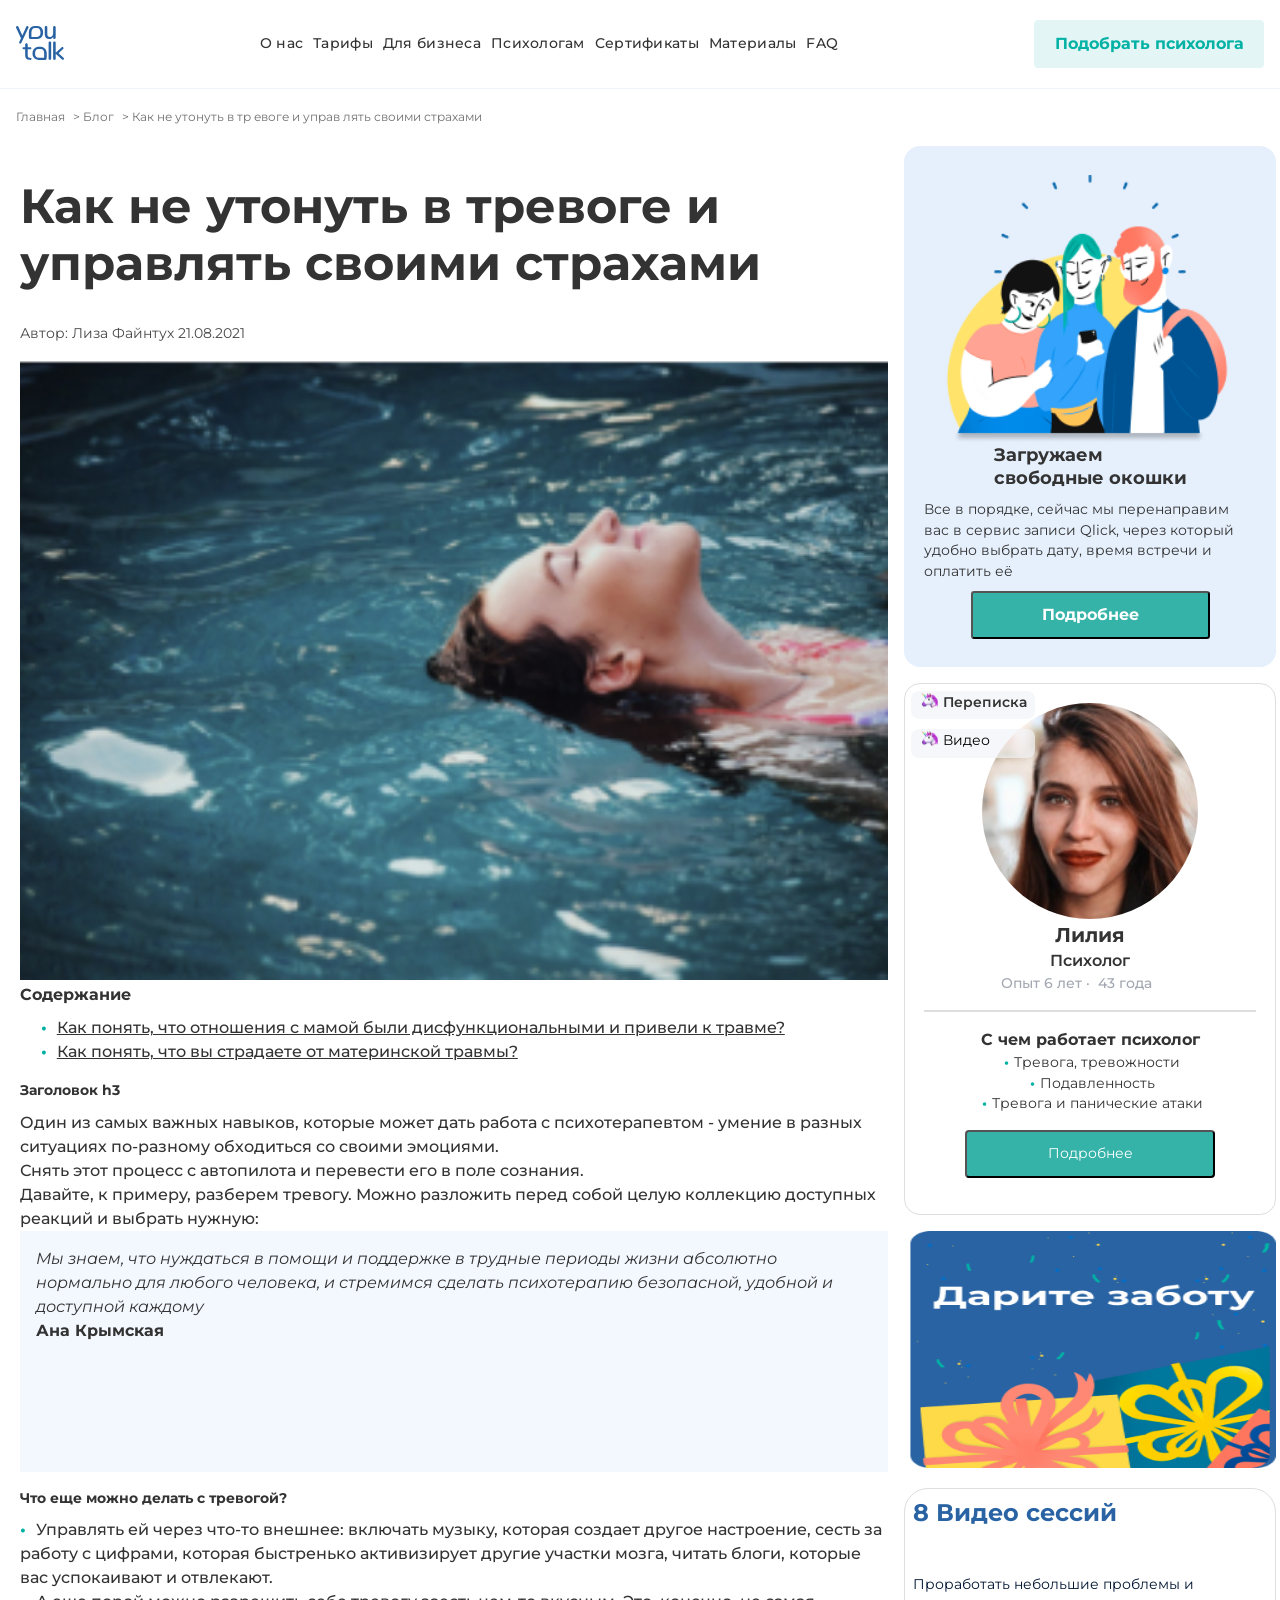
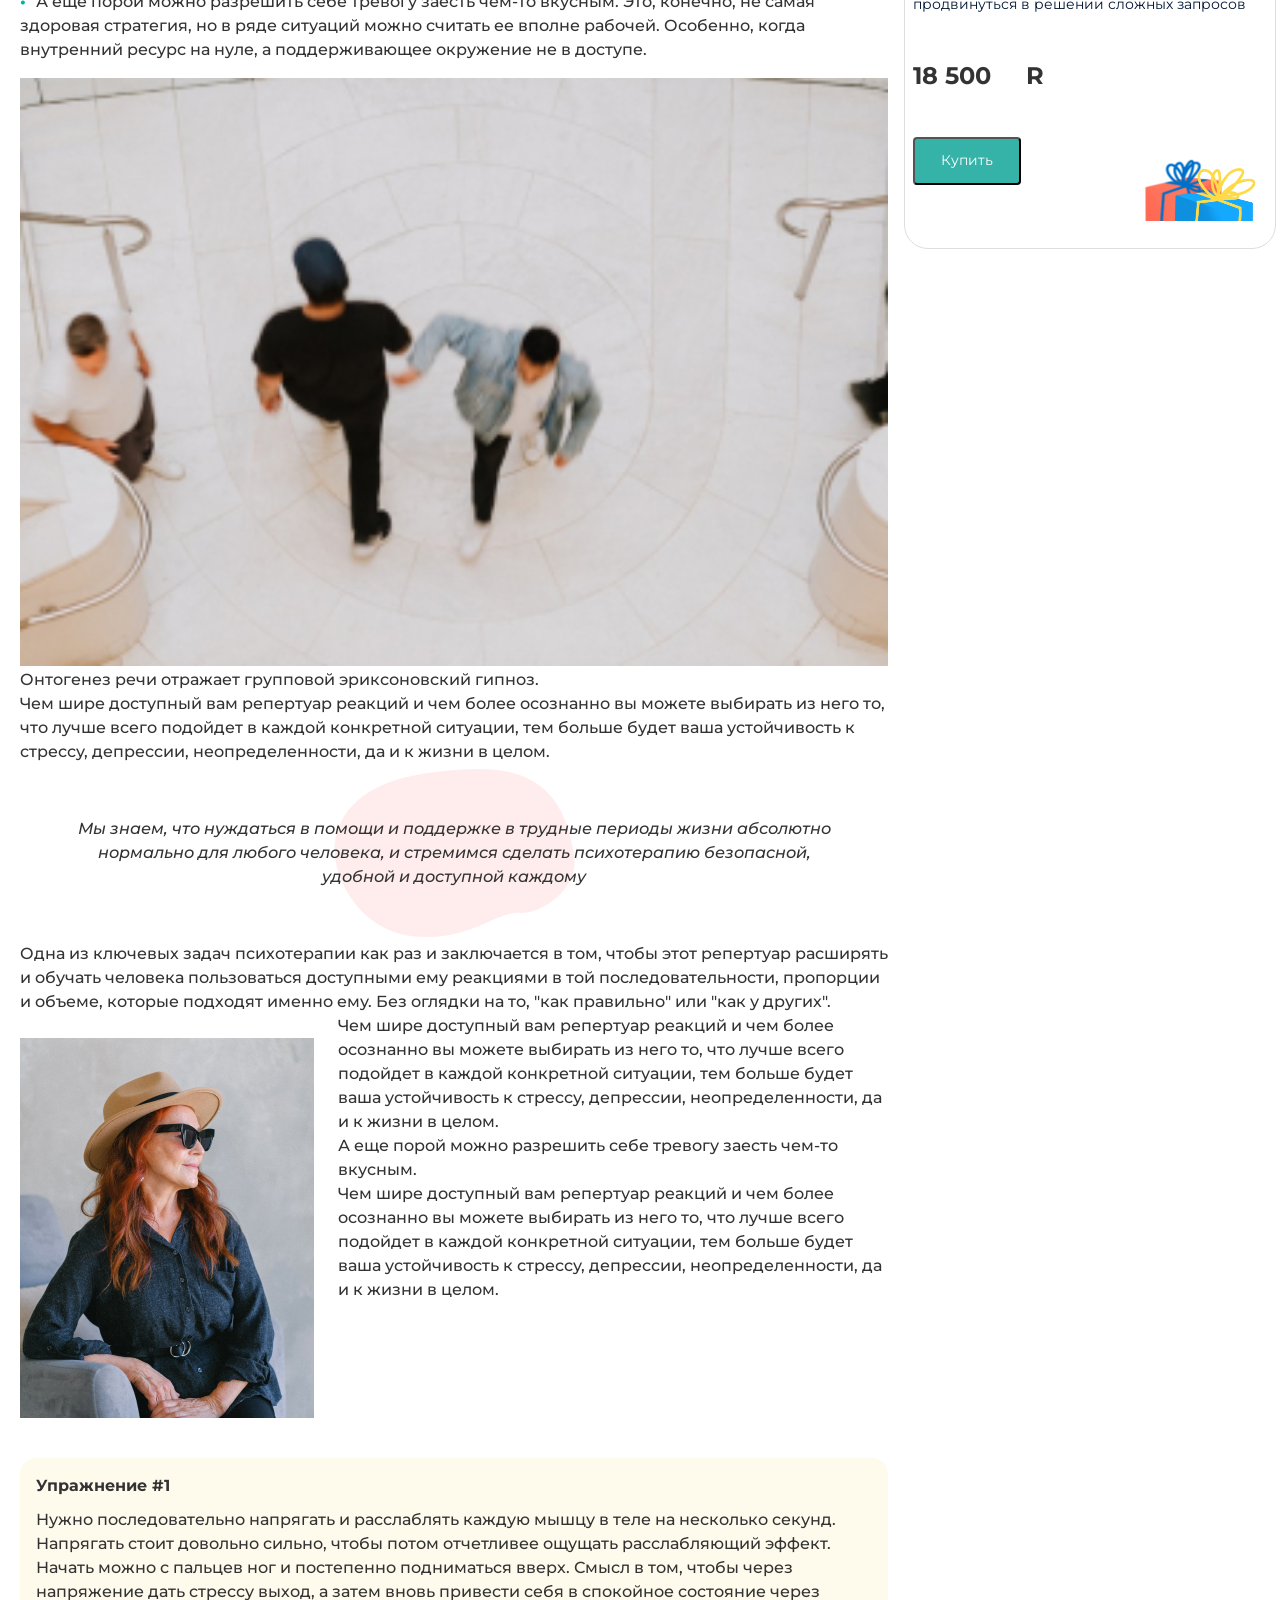
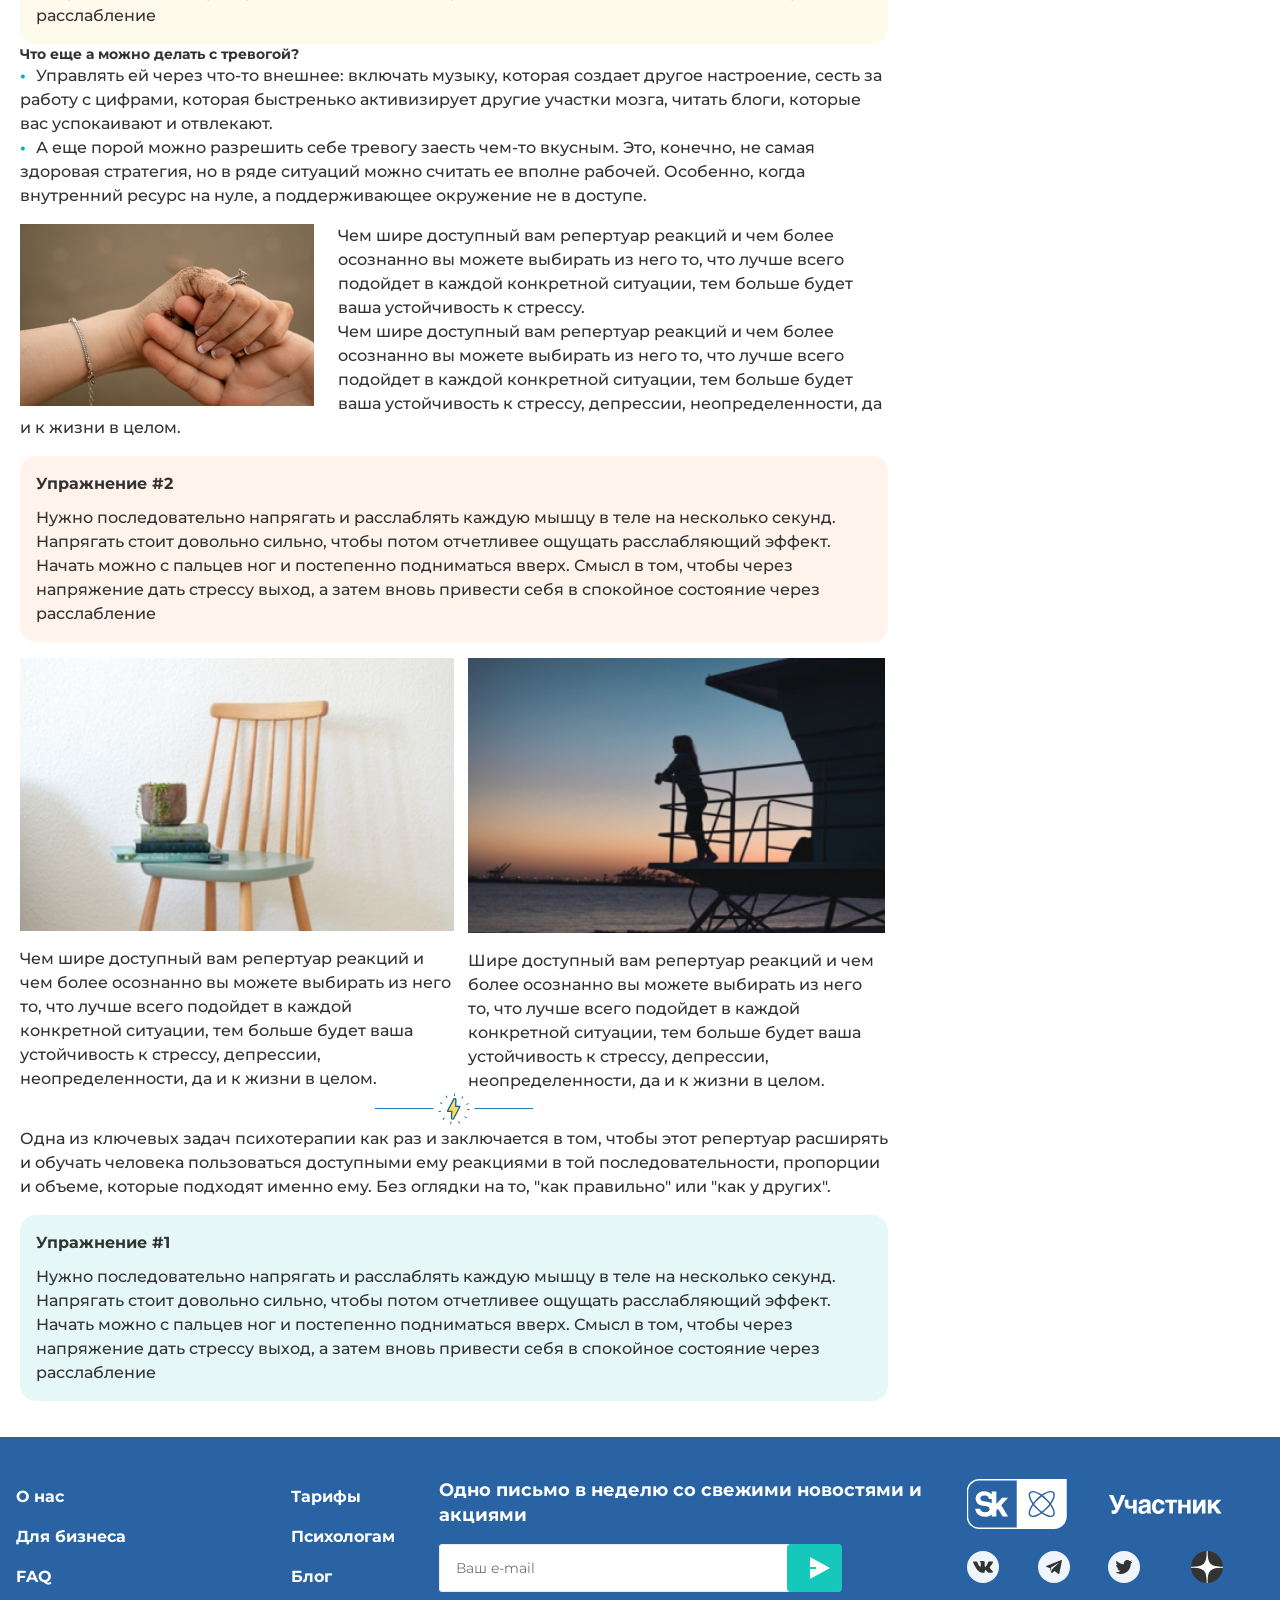
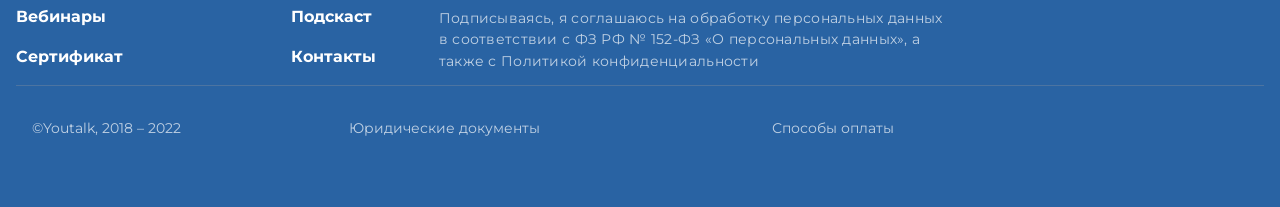
==== pages/anxiety.html @ 529569fa "first commit" ====
<!DOCTYPE html>
<html lang="ru">

<head>
  <meta charset="UTF-8">
  <meta name="viewport" content="width=device-width, initial-scale=1.0">
  <link rel="stylesheet" href="/style/style.css">
  <link rel="stylesheet" href="/style-pages/anxiety.css">
  <link rel="preconnect" href="https://fonts.googleapis.com">
  <link rel="preconnect" href="https://fonts.gstatic.com" crossorigin>
  <link href="https://fonts.googleapis.com/css2?family=Montserrat:ital,wght@0,100..900;1,100..900&display=swap"
    rel="stylesheet">
  <title>YouTalk</title>
</head>

<body>
  <header class="header">
    <a class="header__logo" href="./index.html">
      <img src="/img/svg/header-icon-house.svg" alt="Домой в YouTalk">
    </a>
    <nav class="header__nav">
      <ul>
        <li><a href="/pages/anxiety.html">О нас</a></li>
        <li><a href="/index.html">Тарифы</a></li>
        <li><a href="/pages/anxiety.html">Для бизнеса</a></li>
        <li><a href="#doctor">Психологам</a></li>
        <li><a href="#management">Сертификаты</a></li>
        <li><a href="#footer">Материалы</a></li>
        <li><a href="#footer__data">FAQ</a></li>
      </ul>
    </nav>
    <button class="header__button">Подобрать психолога</button>
    <button class="header__burger">
      <img class="header__burger-icon" src="/img/svg/header-icon-nav.svg" alt="Разверни навигацию">
    </button>
  </header>
  <!-- хлебные крошки -->
  <nav class="crumbs">
    <ul class="crumbs__nav">
      <li><a href="./index.html">Главная</a></li>
      <li><a href="/pages/anxiety.html">&gt; Блог</a></li>
      <li><a href="/pages/anxiety.html">&gt; Как не утонуть в тр <span class="crumbs__nav-briefly">евоге и управ <span
              class="crumbs__nav-lonu">лять своими страхами</span></span></a></li>
    </ul>
  </nav>

  <main class="anxiety">
    <section class="fear">
      <h1>Как не утонуть в тревоге и управлять своими страхами</h1>
      <div class="fear__title">
        <div class="fear__publication">
          <span class="fear__autors">Автор:</span>
          <span class="fear__autor">Лиза Файнтух</span>
          <span class="fear__data">21.08.2021</span>
        </div>
        <img class="fear__wide" src="/img/jpg/title4.jpg" alt="Плавание в бассейне">
        <span class="fear__cont">Содержание</span>
        <ul class="fear__content points">
          <li>Как понять, что отношения с мамой были дисфункциональными и привели к травме?</li>
          <li>Как понять, что вы страдаете от материнской травмы?</li>
        </ul>
        <h3>Заголовок h3</h3>
        <p>Один из самых важных навыков, которые может дать работа с психотерапевтом - умение в разных ситуациях
          по-разному обходиться со своими эмоциями.</p>
        <p>Снять этот процесс с автопилота и перевести его в поле сознания.</p>
        <p>Давайте, к примеру, разберем тревогу. Можно разложить перед собой целую коллекцию доступных реакций и
          выбрать нужную:</p>
      </div>
    </section>
    <section class="advices">
      <p>Мы знаем, что нуждаться в помощи и поддержке в трудные периоды жизни абсолютно нормально для любого человека, и
        стремимся сделать психотерапию безопасной, удобной и доступной каждому</p>
      <span>Ана Крымская</span>
    </section>
    <section class="management">
      <h3>Что еще можно делать с тревогой?</h3>
      <ul class="management__content points">
        <li>Управлять ей через что-то внешнее: включать музыку, которая создает другое настроение, сесть за работу с
          цифрами, которая быстренько активизирует другие участки мозга, читать блоги, которые вас успокаивают и
          отвлекают.</li>
        <li>А еще порой можно разрешить себе тревогу заесть чем-то вкусным. Это, конечно, не самая здоровая стратегия,
          но в ряде ситуаций можно считать ее вполне рабочей. Особенно, когда внутренний ресурс на нуле, а
          поддерживающее окружение не в доступе.</li>
      </ul>
      <img class="management__garb" src="/img/jpg/garbage.jpg" alt="В карман">
      <p class="management__t">Онтогенез речи отражает групповой эриксоновский гипноз. </p>
      <p>Чем шире доступный вам репертуар реакций и чем более осознанно вы можете выбирать из него то, что лучше всего
        подойдет в каждой конкретной ситуации, тем больше будет ваша устойчивость к стрессу, депрессии,
        неопределенности, да и к жизни в целом.</p>
      <div class="management__advice">
        <p>Мы знаем, что нуждаться в помощи и поддержке в трудные периоды жизни абсолютно нормально для любого человека,
          и стремимся сделать психотерапию безопасной, удобной и доступной каждому</p>
      </div>
      <p>Одна из ключевых задач психотерапии как раз и заключается в том, чтобы этот репертуар расширять и обучать
        человека пользоваться доступными ему реакциями в той последовательности, пропорции и объеме, которые подходят
        именно ему. Без оглядки на то, "как правильно" или "как у других".</p>
      <img class="management__levo" src="/img/jpg/dama.jpg" alt="Леди Баг">
      <p>Чем шире доступный вам репертуар реакций и чем более осознанно вы можете выбирать из него то, что лучше всего
        подойдет в каждой конкретной ситуации, тем больше будет ваша устойчивость к стрессу, депрессии,
        неопределенности, да и к жизни в целом.</p>
      <p>А еще порой можно разрешить себе тревогу заесть чем-то вкусным. </p>
      <p>Чем шире доступный вам репертуар реакций и чем более осознанно вы можете выбирать из него то, что лучше всего
        подойдет в каждой конкретной ситуации, тем больше будет ваша устойчивость к стрессу, депрессии,
        неопределенности, да и к жизни в целом.</p>
    </section>
    <section class="exercise-one">
      <h4>Упражнение #1</h4>
      <p>Нужно последовательно напрягать и расслаблять каждую мышцу в теле на несколько секунд. Напрягать стоит довольно
        сильно, чтобы потом отчетливее ощущать расслабляющий эффект. Начать можно с пальцев ног и постепенно подниматься
        вверх. Смысл в том, чтобы через напряжение дать стрессу выход, а затем вновь привести себя в спокойное состояние
        через расслабление</p>
    </section>
    <section class="benefit">
      <h3>Что еще а можно делать с тревогой?</h3>
      <ul class="benefit__content points">
        <li>Управлять ей через что-то внешнее: включать музыку, которая создает другое настроение, сесть за работу с
          цифрами, которая быстренько активизирует другие участки мозга, читать блоги, которые вас успокаивают и
          отвлекают.</li>
        <li>А еще порой можно разрешить себе тревогу заесть чем-то вкусным. Это, конечно, не самая здоровая стратегия,
          но в ряде ситуаций можно считать ее вполне рабочей. Особенно, когда внутренний ресурс на нуле, а
          поддерживающее окружение не в доступе.</li>
      </ul>
      <img class="benefit__han" src="/img/jpg/hands.jpg" alt="Какова красота">
      <p>Чем шире доступный вам репертуар реакций и чем более осознанно вы можете выбирать из него то, что лучше всего
        подойдет в каждой конкретной ситуации, тем больше будет ваша устойчивость к стрессу.</p>
      <p>Чем шире доступный вам репертуар реакций и чем более осознанно вы можете выбирать из него то, что лучше всего
        подойдет в каждой конкретной ситуации, тем больше будет ваша устойчивость к стрессу, депрессии,
        неопределенности, да и к жизни в целом.</p>
    </section>
    <section class="exercise-two">
      <h4>Упражнение #2</h4>
      <p>Нужно последовательно напрягать и расслаблять каждую мышцу в теле на несколько секунд. Напрягать стоит
        довольно сильно, чтобы потом отчетливее ощущать расслабляющий эффект. Начать можно с пальцев ног и постепенно
        подниматься вверх. Смысл в том, чтобы через напряжение дать стрессу выход, а затем вновь привести себя в
        спокойное состояние через расслабление</p>
    </section>
    <section class="doctor">
      <div class="doctor__poza-cha">
        <img class="doctor__cha" src="/img/jpg/chair.jpg" alt="стул великана">
        <p class="doctor__poz">Чем шире доступный вам репертуар реакций и чем более осознанно вы можете выбирать из него
          то, что лучше всего
          подойдет в каждой конкретной ситуации, тем больше будет ваша устойчивость к стрессу, депрессии,
          неопределенности, да и к жизни в целом.</p>
      </div>
      <div class="doctor__poza-sunse">
        <img class="doctor__sunse" src="/img/jpg/sunset.jpg" alt="Закат">
        <p>Шире доступный вам репертуар реакций и чем более осознанно вы можете выбирать из него то, что лучше всего
          подойдет в каждой конкретной ситуации, тем больше будет ваша устойчивость к стрессу, депрессии,
          неопределенности, да и к жизни в целом.</p>
      </div>
      <img class="doctor__img-line" src="/img/svg/stripe.svg" alt="ррррр">
      <p>Одна из ключевых задач психотерапии как раз и заключается в том, чтобы этот репертуар расширять и обучать
        человека пользоваться доступными ему реакциями в той последовательности, пропорции и объеме, которые подходят
        именно ему. Без оглядки на то, "как правильно" или "как у других".</p>
    </section>

    <section class="exercise-ones oneblu">
      <h4>Упражнение #1</h4>
      <p>Нужно последовательно напрягать и расслаблять каждую мышцу в теле на несколько секунд. Напрягать стоит довольно
        сильно, чтобы потом отчетливее ощущать расслабляющий эффект. Начать можно с пальцев ног и постепенно подниматься
        вверх. Смысл в том, чтобы через напряжение дать стрессу выход, а затем вновь привести себя в спокойное состояние
        через расслабление</p>
    </section>
    <section class="together">
      <img class="together__te" src="/img/png/test2.png" alt="Вместе">
      <h3>Загружаем <br> свободные окошки</h3>
      <p>Все в порядке, сейчас мы перенаправим вас в сервис записи Qlick, через который удобно выбрать дату, время
        встречи и оплатить её</p>
      <button class="together__detail btn">Подробнее</button>
    </section>
    <section class="card">
      <div class="card-vrap">
        <div class="card__unic">
          <div class="card__laic">
            <img class="card__imgtop" src="/img/svg/unicorn.svg" alt="Переписка">
            <span class="card__sptop">Переписка</span>
          </div>
          <div class="card__laic">
            <img class="card__imgdot" src="/img/svg/unicorn.svg" alt="Видео">
            <span class="card__spdot">Видео</span>
          </div>
        </div>
        <div class="card-vrap__lilia">
          <img class="card-vrap__krug" src="/img/jpg/meri.jpg" alt="Психолог Лилия">
        </div>
        <span class="card-vrap__name">Лилия</span>
        <span class="card-vrap__profession">Психолог</span>
        <span class="card-vrap__experience">Опыт 6 лет &middot;</span>
        <span class="card-vrap__age">43 года </span>
      </div>
      <div class="card__line"></div>
      <h4>С чем работает психолог</h4>
      <ul class="card__content points">
        <li>Тревога, тревожности</li>
        <li>Подавленность</li>
        <li>Тревога и панические атаки</li>
      </ul>
      <button class="card__detail btn">Подробнее</button>
    </section>
    <img class="praise" src="/img/jpg/care.jpg" alt="забота">
    <section class="proposal">
      <h4>8 Видео сессий</h4>
      <p>Проработать небольшие проблемы и продвинуться в решении сложных запросов</p>
      <span class="proposal__mani col">18&nbsp;500</span>
      <span class="proposal__rub col">R</span>
      <button class="proposal__detail btn">Купить</button>
      <img src="/img/svg/подарок.svg" alt="Подарок">
    </section>
  </main>

  <footer class="footer">
    <!-- <div class="footer__section"> -->
    <ul class="footer__section-nav">
      <li><a href="#">О нас</a></li>
      <li><a href="#">Тарифы</a></li>
      <li><a href="#">Для бизнеса</a></li>
      <li><a href="#">Психологам</a></li>
      <li><a href="#">FAQ</a></li>
      <li><a href="#">Блог</a></li>
      <li><a href="#">Вебинары</a></li>
      <li><a href="#">Подскаст</a></li>
      <li><a href="#">Сертификат</a></li>
      <li><a href="#">Контакты</a></li>
    </ul>
    <!-- <div class="footer__section-form"> -->
    <p class="footer__form-title">Одно письмо в неделю со свежими новостями и акциями</p>
    <div class="footer__sear">
      <input class="footer__em" type="email" name="email" placeholder="Ваш e-mail" />
      <button class="footer__vector">
        <svg class="footer__vector-bt" width="55" height="48" viewBox="0 0 55 48" fill="none"
          xmlns="http://www.w3.org/2000/svg">
          <rect width="55" height="48" rx="4" fill="#16C8BB" />
          <path
            d="M23 25.0001H29V23.0001H23V13.8461C23 13.7592 23.0227 13.6738 23.0657 13.5984C23.1088 13.5229 23.1708 13.46 23.2456 13.4158C23.3204 13.3716 23.4054 13.3476 23.4923 13.3463C23.5791 13.3449 23.6649 13.3662 23.741 13.4081L42.203 23.5621C42.2814 23.6053 42.3468 23.6687 42.3923 23.7457C42.4378 23.8228 42.4618 23.9106 42.4618 24.0001C42.4618 24.0896 42.4378 24.1774 42.3923 24.2545C42.3468 24.3315 42.2814 24.3949 42.203 24.4381L23.741 34.5921C23.6649 34.634 23.5791 34.6553 23.4923 34.654C23.4054 34.6526 23.3204 34.6287 23.2456 34.5844C23.1708 34.5402 23.1088 34.4773 23.0657 34.4018C23.0227 34.3264 23 34.241 23 34.1541V25.0001Z"
            fill="white" />
        </svg>
      </button>
    </div>
    <p class="footer__form-agreement">Подписываясь, я соглашаюсь на обработку персональных данных в соответствии с
      ФЗ РФ № 152-ФЗ «О персональных
      данных», а также с Политикой конфиденциальности</p>
    <div class="footer__participant">
      <img class="footer__icon-sk" src="/img/svg/sk.svg" alt="skillfactori">
      <img class="footer__icon-part" src="/img/svg/part.svg" alt="участник">
      <img class="footer__icon-w" src="/img/svg/w.svg" alt="wk">
      <img class="footer__icon-tel" src="/img/svg/tel.svg" alt="tel">
      <img class="footer__icon-tvit" src="/img/svg/tvit.svg" alt="tvit">
      <img class="footer__icon-dz" src="/img/svg/dz.svg" alt="dzen">
    </div>
    <div class="footer__line"></div>
    <span class="footer__data">©Youtalk, 2018 – 2022</span>
    <span class="footer__doc">Юридические документы</span>
    <span class="footer__mani">Способы оплаты</span>
  </footer>



  <!-- <section class="content">
    <div class="content__block">
      <div class="content__block-inner">
        <div class="content__block-element"></div>
        <div class="content__block-element"></div>
      </div>
    </div>
    <div class="content__block">
      <div class="content__block-inner"></div>
    </div>
    <div class="content__block"></div>
  </section> -->

  <!-- <section class="content">
    <div class="content__block">
      <div class="content__block-inner">
        <div class="content__block-element"></div>
        <div class="content__block-element"></div>
      </div>
    </div>
    <div class="content__block">
      <div class="content__block-inner"></div>
    </div>
    <div class="content__block"></div>
  </section> -->


</body>

</html>
---- style/style.css ----
/* обнуление стилей */
@import '/style/reset.css';
@import '/style/normalize.css';
*{
  box-sizing: border-box;
}
body {
  font-family: "Montserrat";
}

/* 1rem = 16px */

/* header */
.header {
  margin: 0 auto 1.2rem auto;
  padding: 0 1rem;
  /* min-width: 288px; */
  height: 100%;
  border-bottom: 1px solid #EFF5FB;
  display: flex;
  justify-content: space-between;
  align-items: center;
}
/* прячим навигацию и кнопку Подобрать психолога*/
.header__nav,
.header__button {
  display: none;
}
/* кнопка картинка бургера */
.header__burger {
  cursor: pointer;
  background-color: transparent;
  border: none;
}


/* хлебные крошки */
.crumbs {
  padding: 0 1rem;
  /* padding-top: 24px; */
  margin: 0 auto;
  /* width: 288px; */
}
.crumbs__nav {
  display: inline-flex;
  align-items: center;
}
.crumbs__nav li {
  margin-right: 8px;
}
.crumbs__nav li a {
  font-weight: 400;
  font-size: 12px;
  line-height: 150%;
  text-align: center;
  color: rgba(51, 51, 51, 0.7);
  text-decoration: none;
}
.crumbs__nav li a:hover {
  color: #0ecec1;
}


/* навигация с перемоткой */
.scrol {
  padding: 0 1rem;
  margin: 0 auto 1.4rem auto;
  /* width: 288px; */
}
.scrol__title { /* заголовок блок */
  font-weight: 700;
  font-size: 1.4rem;
  line-height: 133%;
  color: #333;
}
.scrol__nav { /* ul */
  display: flex; /* элементв в ряд */
  overflow-x: auto; /*  */
  scrollbar-width: none; /* убираем скролл */
}
.scrol__icon { /* ссылка, в ней картинка смайлик */
  display: flex;
  align-items: center; /* выравниваем элементы между собой по высоте */
  justify-content: space-around; /* свободное пространство делится поровну между элементами*/
  gap: .3rem; /* отступ между элементами */
}
.scrol__nav li {
  padding: .4rem .6rem;
  margin-right: .6rem;
  border: .1rem solid #c1c5cd;
  border-radius: 1.3rem;
  white-space: nowrap; /* не переносить контент в нутри блока */
}
.scrol__nav li:hover { /* при наведении меняем рамку и цвет у li */
  border: .2px solid #16c8bb;
  border-radius: 24px;
  background: #f9fdfd;
}
.scrol__nav li a { /* ссылка */
  font-weight: 600;
  font-size: .9rem;
  color: #333;
  text-decoration: none; /* убираем подчёркивание ссылок */
}
.scrol__nav li a:hover{
  color: #16c8bb;;
}


/* общий контейнер под все секции */
.main {
  margin: 0 auto;
  padding: 0 1rem;
  /* width: 288px; */
}
.main img { /* все картинки в контенте */
  border-radius: 1.1rem 1.1rem 0px 0px; /* бордер */
  width: 100%; /* ширина картинки под блок в котором находится */
}
.main__top { /* прячим верхний блок с контентом (для мобилок) */
  display: none;
}
.main__unic { /* ощий блок с иконками (с конём) */
  position: absolute; /* позиционируем этот блок относительно родителя */
}
.main__laic { /* блок с иконкой и span */
  margin: .6rem;
  border: .1rem solid #c1c5cd;
  border-radius: 1.4rem;
  padding: .4rem;
  background: rgba(255, 255, 255, 0.7);
  display: flex; /* делаем флексом */
  justify-content: flex-start; /* ровняем к левому краю (по умолчанию) */
  align-items: center; /* ровняем по высоте */
  gap: .3rem; /* отступ между элементами */
}
.main__unic img { /* иконка с конём */
  width: 1.3rem;
}
.main__sptop, /* span */
.main__spdot {
  font-weight: 600;
  font-size: .7rem;
  line-height: 143%;
  color: #333;
}


/* секции с контентом в нижнем контейнере main__wrap */
.main__emotion,
.main__sport,
.main__slip,
.main__pool,
.main__anger,
.main__study,
.main__anxiety,
.main__garbage {
  padding-bottom: 1rem; 
  margin-bottom: 1rem;/* отступ между блоками */
  border: 2px solid #dedede; /* бордер вокруг */
  border-radius: 1.1rem; /* скругление */
  /* display: block; */
  position: relative; /* относительно этих блоков позиционировались блоки с иконкой и span */
}
.main__top-emotion-title, /* заголовки */
.main__top-sport-title,
.main__emotion-title,
.main__sport-title,
.main__slip-title,
.main__pool-title,
.main__anger-title,
.main__study-title,
.main__anxiety-title,
.main__garbage-title {
  padding: 1rem 1rem .2rem 1rem;
  font-weight: 700;
  font-size: 1.1rem;
  line-height: 144%;
  color: #333;
}
.main__top-emotion-author, /* span автор */
.main__top-sport-author,
.main__emotion-author,
.main__sport-author,
.main__slip-author,
.main__pool-author,
.main__anger-author,
.main__study-author,
.main__anxiety-author,
.main__garbage-author {
  padding: 0 1rem .6rem 1rem;
  font-weight: 400;
  font-size: .9rem;
  line-height: 150%;
  letter-spacing: 0.02em;
  color: #494949;
}
.main__top-emotion-article, /* параграф */
.main__top-sport-article,
.main__emotion-article,
.main__sport-article,
.main__slip-article,
.main__pool-article,
.main__anger-article,
.main__study-article,
.main__anxiety-article,
.main__garbage-article {
  padding: 0 1rem .6rem 1rem;
  font-weight: 400;
  font-size: .9rem;
  line-height: 143%;
  color: #333;
}
.main__top-emotion-date, /* span с датой */
.main__top-sport-date,
.main__emotion-date,
.main__sport-date,
.main__slip-date,
.main__pool-date,
.main__anger-date,
.main__study-date,
.main__anxiety-date,
.main__garbage-date {
  padding: 0 0 0 1rem;
  font-weight: 400;
  font-size: .9rem;
  line-height: 150%;
  letter-spacing: 0.02em;
  color: #868686;
}
.main__clic { /* кнопка ЕЩЁ */
  margin: 1.5rem auto 3.3rem auto;
  /* margin: 0 0 3.5rem 4rem; */
  border-radius: .2rem;
  padding: .0rem 1rem;
  width: 11.2rem;
  height: 3rem;
  background: #35b3a9;
  font-weight: 700;
  font-size: 1rem;
  line-height: 150%;
  color: #fff;
  cursor: pointer;
  display: block;
}
.main__clic:hover {
  background: #23a89d;
}
.main__anger, /* скрываем блоки со статьями для мобилки */
.main__study,
.main__anxiety,
.main__garbage {
  display: none;
}

/* подвал */
.footer {
  margin: 0 auto; /* ровняем блок по центру */
  padding: 2rem 1rem; /* общий падинг верх-низ и лево-право */
  background-color: #2963A3;
  display: grid; /* разбиваем блок на сетку */
  grid-template-columns: repeat(12, 1fr); /* указываем 12 колонок (думаю так точнее выставить ячейки относительно друг друга) */
  row-gap: .5rem; /* расстояние между секциями сетки */
}
.footer__section-nav { /* навигация ul */
  display: grid; /* так как в списке много li, то */
  grid-template-columns: auto auto; /* делим на две колонки */
  grid-template-rows: repeat(5, auto); /* и 5 рядов */ 
  grid-column: 1/13; /* блок занимает весь верхний ряд  */
  justify-content: space-between; /* раскидали колонки по краям */
}
/*  */
.footer__section-nav a { /* ссылки */
  text-decoration: none; /* убираем подчёркивание */
  font-weight: 700;
  font-size: 1rem;
  line-height: 150%;
  color: #fff;
}
.footer__section-nav a:hover { /* при наведении на ссылку */
  color: #06a6c2;
}
.footer__form-title { /* параграф у формы  */
  grid-column: 1/13; /* занимаем весь ряд */
  font-weight: 700;
  font-size: 1.1rem;
  line-height: 144%;
  color: #fff;
}
.footer__sear{ /* блок с полем ввода и  svg */
  grid-column: 1/13; /* занимаем весь ряд */
  position: relative; /* внём позиционируем кнопку с svg */
}
.footer__em {  /* поле ввода */
  padding: 0 0 0 1rem; /* отступ текста в поле ввода */
  border: .1rem solid rgba(157, 157, 157, 0.2); /* бордер с затемнением */
  border-radius: .2rem;
  width: 100%;
  /* box-sizing: border-box; */
  height: 3rem; /* высота поля */
  font-weight: 400; /* толщина текста */
  font-size: .9rem; /* размер шрифта */
  line-height: 143%;
  color: #9d9d9d;
}
.footer__vector { /* сама кнопка с svg внутри */
  padding: 0;
  margin: 0 0 0 -3.3rem; /* подставляем к полю ввода данных */
  width: 3.3rem;
  height: 2.9rem;
  position: absolute; /* её позицианируем относительно родителя */
}
 
.footer__vector-bt{ /* svg иконка в кнопке */
  margin: -.1rem 0 0 -0.2rem; /* подставляем к полю ввода данных */
}
.footer__form-agreement { /* параграф */
  font-weight: 400;
  font-size: .9rem;
  line-height: 150%;
  letter-spacing: 0.02em;
  color: #fff;
  opacity: 0.7; /* затемнение */
  grid-column: 1/13; /* весь ряд */
}
.footer__participant { /* блок с иконками.  */
  padding: 0 0 .9rem 0;
  border-bottom: 1px solid #9D9D9D;
  display: grid; /* его самого деаем grid */
  grid-template-columns: repeat(6 1fr); /* 6 колонок с авто шириной. И расстовляем в нём иконки */
  grid-column: 1/13; /* весь ряд */
}
/* иконки ставим по местам */
.footer__icon-sk { /* Sk */
  padding-bottom: 1.1rem;
  grid-column: 1/3; /* весь ряд */
}
.footer__icon-part { /* участник */
  grid-column: 3/7;
}
.footer__icon-w { /* вк */
  grid-column: 1/2;
}
.footer__icon-tel { /* тел */
  grid-column: 2/3;
}
.footer__icon-tvit { /* твит */
  padding-right: 10px;
  grid-column: 3/4;
}
.footer__icon-dz { /* дзен */
  grid-column: 4/5;
}
.footer__data { /* span дата */
  /* padding: 0 16px 20px 16px; */
  font-weight: 400;
  font-size: .9rem;
  line-height: 143%;
  color: #fff;
  opacity: .7;
  grid-column: 1/13; /* весь ряд */
}
.footer__doc { /* span Юр док */
  /* padding: 0 16px 20px 16px; */
  font-family: var(--font-family);
  font-weight: 400;
  font-size: .9rem;
  line-height: 143%;
  color: #fff;
  opacity: .7;
  grid-column: 1/13; /* весь ряд */
}
.footer__mani { /* span способ оплаты */
  /* padding: 0 16px 37px 16px; */
  font-weight: 400;
  font-size: .9rem;
  line-height: 143%;
  color: #fff;
  opacity: 0.7;
  grid-column: 1/13; /* весь ряд */
}



/*  */
/* media запросы. Если разрешение экрана больше указанного, то выполняем запрос */

/* @media screen and (max-width: 786px){
  .scrol__nav {
    display: flex;
    flex-wrap: wrap;
    gap: 8px;
  }
  .main__wrap {
    margin: 0;
    padding: 0;
    display: grid;
    grid-template-columns: 1fr 1fr 1fr 1fr;
    column-gap: 16px;
  }


  .main__anger,
  .main__study,
  .main__anxiety,
  .main__garbage {
    display: block;
  }

  .main__emotion {
    grid-column: 1 / 5;
    grid-row: 1/2;
  }

  .main__sport {
    grid-column: 1 / 5;
    grid-row: 2/3;
  }

  .main__slip {
    grid-column: 1/3;
    grid-row: 3/4;
  }

  .main__pool {
    grid-column: 3/5;
    grid-row: 3/4;
  }

  .main__anger {
    grid-column: 1/3;
    grid-row: 4/5;

  }

  .main__study {
    grid-column: 3/5;
    grid-row: 4/5;

  }

  .main__anxiety {
    grid-column: 1/3;
    grid-row: 5/6;
  }

  .main__garbage {
    grid-column: 3/5;
    grid-row: 5/6;

  }

  .main__clic {
    grid-column: 1/5;
    grid-row: 6/7;
    justify-self: center;
  }
}
@media screen and (max-width: 415px){
  .scrol__nav {
    flex-wrap: nowrap;
  }
}

@media (max-width: 320px){
  .footer__vector { 
    display: none; 
  }
} */
/* @media screen and (max-width: 415px){
  .footer__vector { 
    display: inline-block; 
  }
} */
/* @media screen and (max-width: 768px){
  .scrol__nav {
    display: flex;
    gap: 8px;
  }
  .main__top {
    display: inline-block;
  }
} */




@media (max-width: 320px){
  .footer__vector { 
    display: none; 
  }
}
@media screen and (min-width: 414px) {

  .header,
  .crumbs,
  .scrol,
  .main,
  .footer {
    /* width: 347px; */
  }

  /* .main__clic {
    margin: 0;
    padding: 0;
    margin: 0 80px 59px 80px;
  } */
  .footer__vector { 
    display: inline-block; 
  }
}

@media screen and (min-width: 768px) {

  .header,
  .crumbs,
  .scrol,
  .main,
  .footer {
    /* width: 728px; */
  }

  .scrol__nav {
    display: flex;
    flex-wrap: wrap;
    gap: 8px;
  }


  .main__top {
    display: none;
  }

  .main__wrap {
    margin: 0;
    padding: 0;
    display: grid;
    grid-template-columns: 1fr 1fr 1fr 1fr;
    column-gap: 16px;
  }


  .main__anger,
  .main__study,
  .main__anxiety,
  .main__garbage {
    display: block;
  }

  .main__emotion {
    grid-column: 1 / 5;
    grid-row: 1/2;
  }

  .main__sport {
    grid-column: 1 / 5;
    grid-row: 2/3;
  }

  .main__slip {
    grid-column: 1/3;
    grid-row: 3/4;
  }

  .main__pool {
    grid-column: 3/5;
    grid-row: 3/4;
  }

  .main__anger {
    grid-column: 1/3;
    grid-row: 4/5;

  }

  .main__study {
    grid-column: 3/5;
    grid-row: 4/5;

  }

  .main__anxiety {
    grid-column: 1/3;
    grid-row: 5/6;
  }

  .main__garbage {
    grid-column: 3/5;
    grid-row: 5/6;

  }

  .main__clic {
    grid-column: 1/5;
    grid-row: 6/7;
    justify-self: center;
  }

  .footer__section-nav {
    /* background-color: #333; */
    /* display: grid; */
    /* grid-template-columns: auto auto; */
    margin-right: 24px;
    /* grid-column-gap: 30px; */
    grid-column: 1/6;
    grid-row: 1/4;
  }

  .footer__section-nav>li>a {
    font-weight: 700;
    font-size: 16px;
    line-height: 250%;
    color: #fff;
  }

  .footer__form-title {
    grid-column: 6/13;
  }

  .footer__sear {
    grid-column: 6/13;
  }

  .footer__form-agreement {
    grid-column: 6/13;
  }

  .footer__participant {
    display: grid;
    grid-template-columns: repeat(12 1fr);
    grid-column: 1/13;
    align-items: center;
  }

  .footer__icon-sk {
    grid-column: 1/3;
  }

  .footer__icon-part {
    padding-bottom: 1.1rem;
    grid-column: 3/5;
  }

  .footer__icon-w {
    grid-column: 1/2;
  }

  .footer__icon-tel {
    grid-column: 2/3;
  }

  .footer__icon-tvit {
    padding-right: 10px;
    grid-column: 3/4;
  }

  .footer__icon-dz {
    grid-column: 4/13;
  }

  .footer__data {
    padding: 0 16px 20px 16px;
    font-weight: 400;
    font-size: 14px;
    line-height: 143%;
    color: #fff;
    opacity: .7;
    grid-column: 1/4;
  }

  .footer__doc {
    padding: 0 16px 20px 16px;
    font-family: var(--font-family);
    font-weight: 400;
    font-size: 14px;
    line-height: 143%;
    color: #fff;
    opacity: .7;
    grid-column: 4/8;
  }

  .footer__mani {
    padding: 0 16px 37px 16px;
    font-weight: 400;
    font-size: 14px;
    line-height: 143%;
    color: #fff;
    opacity: 0.7;
    grid-column: 8/13;
  }
}

@media screen and (min-width:1024px) {

  .header,
  .crumbs,
  .scrol,
  .main,
  .footer {
    /* width: 960px; */
    /* padding: 0; */
  }

  .header__burger {
    display: none;
  }

  .header__nav {
    display: inline;
  }

  .header__nav ul {
    display: flex;
    gap: 10px;
  }

  .header__nav ul li {
    display: flex;
    justify-content: space-between;
  }

  .header__nav ul li a {
    text-decoration: none;
    font-weight: 500;
    font-size: 14px;
    line-height: 114%;
    letter-spacing: 0.02em;
    text-align: center;
    color: #333;
  }

  .header__nav ul li a:hover {
    color: #35b3a9;
  }

  .header__button {
    margin: 20px 0 20px 0;
    display: inline;
    border: 1px solid #e3f5f5;
    border-radius: 4px;
    width: 230px;
    height: 48px;
    background: #e3f5f5;
    font-weight: 700;
    font-size: 16px;
    text-align: center;
    color: #03b2a5;
    cursor: pointer;
  }


  .main__wrap {
    margin: 0;
    padding: 0;
    display: grid;
    grid-template-columns: repeat(6, 1fr);
    grid-template-rows: repeat(3, 1fr);
  }


  .main__anger,
  .main__study,
  .main__anxiety,
  .main__garbage {
    display: block;
  }

  .main__emotion {
    grid-column: 1 / 4;
    grid-row: 1/2;
  }

  .main__sport {
    grid-column: 4/7;
    grid-row: 1/2;
  }

  .main__slip {
    grid-column: 1/3;
    grid-row: 2/3;
  }

  .main__pool {
    grid-column: 3/5;
    grid-row: 2/3;
  }

  .main__anger {
    grid-column: 5/7;
    grid-row: 2/3;

  }

  .main__study {
    grid-column: 1/3;
    grid-row: 3/4;

  }

  .main__anxiety {
    grid-column: 3/5;
    grid-row: 3/4;
  }

  .main__garbage {
    grid-column: 5/7;
    grid-row: 3/4;

  }

  .main__clic {
    grid-column: 1/7;
    grid-row: 4/5;
    justify-self: center;
  }


  .footer {
    padding-top: 40px;
    column-gap: 20px;
  }

  .footer__section-nav {
    display: grid;
    grid-template-columns: auto auto;
    grid-column: 1/5;
    /* column-gap: 120px; */
  }

  .footer__section-nav>li>a {
    font-weight: 700;
    font-size: 16px;
    line-height: 250%;
    color: #fff;
  }

  .footer__form-title {
    grid-column: 5/10;
  }

  .footer__sear {
    grid-column: 5/9;
  }

  .footer__form-agreement {
    grid-column: 5/10;
  }

  .footer__participant {
    border-bottom: none;
    display: grid;
    grid-template-columns: repeat(4 1fr);
    grid-column: 10/13;
    grid-row: 1/3;
  }

  .footer__icon-sk {
    grid-column: 1/3;
  }

  .footer__icon-part {
    grid-column: 3/5;
  }

  .footer__icon-w {
    grid-column: 1/2;
  }

  .footer__icon-tel {
    grid-column: 2/3;
  }

  .footer__icon-tvit {
    padding-right: 10px;
    grid-column: 3/4;
  }

  .footer__icon-dz {
    grid-column: 4/5;
  }

  .footer__line {
    margin-bottom: 24px;
    height: 1px;
    background: #9d9d9d;
    opacity: 0.3;
    grid-column: 1/13;
    grid-row: 4/5;
  }

  .footer__data {
    padding: 0 16px 20px 16px;
    font-weight: 400;
    font-size: 14px;
    line-height: 143%;
    color: #fff;
    opacity: .7;
    grid-column: 1/4;
  }

  .footer__doc {
    padding: 0 16px 20px 16px;
    font-family: var(--font-family);
    font-weight: 400;
    font-size: 14px;
    line-height: 143%;
    color: #fff;
    opacity: .7;
    grid-column: 4/8;
  }

  .footer__mani {
    padding: 0 16px 37px 16px;
    font-weight: 400;
    font-size: 14px;
    line-height: 143%;
    color: #fff;
    opacity: 0.7;
    grid-column: 8/13;
  }
}

@media screen and (min-width:1440px) {
    .header,
    .crumbs,
    .scrol,
    .main,
    .footer {
      padding: 40px 120px 0 120px
      /* width: 1200px; */
    }
    .main__wrap{
      padding: 40px 0 0 0;
    }

    
    .main {
      background-image: url(/img/svg/fon-top.svg);
      background-repeat: no-repeat;
      background-position: 0 250px;
    }

    
    .main__top {
      display: flex;
      background-image: url(/img/svg/fon-top.svg);
      background-repeat: no-repeat;
      background-position: 0 250px;
    }

    .main__top-emotion,
    .main__top-sport {
      min-width: 588px;
      height: 500px;
      border: 2px solid #dedede;
      border-radius: 16px;
    }

    .main__top-emotion {
      margin-right: 24px;
    }

    .main__top-emotion-title,
    .main__top-sport-title {
      font-weight: 700;
      font-size: 18px;
      line-height: 144%;
      color: #333;
    }

    .main__top-emotion-author,
    .main__top-sport-author {
      font-weight: 400;
      font-size: 12px;
      line-height: 150%;
      letter-spacing: 0.02em;
      color: #494949;
    }

    .main__top-emotion-article,
    .main__top-sport-article {
      font-weight: 400;
      font-size: 14px;
      line-height: 143%;
      color: #333;
    }

    .main__top-emotion-date,
    .main__top-sport-date {
      margin-top: auto;
    }

    
    .main__wrap {
      display: flex;
      margin-top: 707px;
      margin-bottom: 40px;
      overflow-x: auto;
      scrollbar-width: none;
    }

    .main__wrap:first-child {
      margin: 0;
      padding: 0;
      flex-wrap: wrap;
    }

    
    .main__unic img {
      margin-bottom: -4px;
      width: 14px;
    }

    
    .main__sptop,
    .main__spdot {
      font-weight: 6400;
      font-size: 10px;
      color: #333;
    }

    .main__clic {
      display: none;
    }

    
    .main__emotion,
    .main__sport,
    .main__slip,
    .main__pool,
    .main__anger,
    .main__study {
      max-width: 384px;
    }

    
    .main__anxiety,
    .main__garbage {
      display: none;
    }

    .footer {
      column-gap: 91px;
      padding-top: 40px;
    }

    .footer__section-nav {
      display: grid;
      grid-template-columns: auto auto;
      grid-column: 1/5;
      /* justify-items: center; */
    }

    .footer__section-nav>li>a {
      font-weight: 700;
      font-size: 16px;
      line-height: 250%;
      color: #fff;
    }

    .footer__form-title {
      grid-column: 5/10;
    }

    .footer__em {
      grid-column: 5/10;
    }

    .footer__form-agreement {
      grid-column: 5/10;
    }

    .footer__participant {
      border-bottom: none;
      display: grid;
      grid-template-columns: repeat(4 1fr);
      grid-column: 10/13;
      grid-row: 1/3;
    }

    .footer__icon-sk {
      grid-column: 1/3;
    }

    .footer__icon-part {
      grid-column: 3/5;
    }

    .footer__icon-w {
      grid-column: 1/2;
    }

    .footer__icon-tel {
      grid-column: 2/3;
    }

    .footer__icon-tvit {
      padding-right: 10px;
      grid-column: 3/4;
    }

    .footer__icon-dz {
      grid-column: 4/5;
    }

    .footer__line {
      margin-bottom: 24px;
      height: 1px;
      background: #9d9d9d;
      opacity: 0.3;
      grid-column: 1/13;
      grid-row: 4/5;
    }

    .footer__data {
      padding: 0 16px 20px 16px;
      font-weight: 400;
      font-size: 14px;
      line-height: 143%;
      color: #fff;
      opacity: .7;
      grid-column: 1/4;
    }

    .footer__doc {
      padding: 0 16px 20px 16px;
      font-family: var(--font-family);
      font-weight: 400;
      font-size: 14px;
      line-height: 143%;
      color: #fff;
      opacity: .7;
      grid-column: 4/8;
    }

    .footer__mani {
      padding: 0 16px 37px 16px;
      font-weight: 400;
      font-size: 14px;
      line-height: 143%;
      color: #fff;
      opacity: 0.7;
      grid-column: 8/13;

    }
  }
---- style-pages/anxiety.css ----
.crumbs__nav-briefly,
.crumbs__nav-lonu {
  display: none;
}
.anxiety {
  margin: 0 auto;
  padding: 1.4rem 1rem 0 1rem;
  padding-top: 1.4rem;
  /* width: 320px; */
  box-sizing: border-box;
  font-size: .9rem;
  font-weight: 400;
}
/* img{
  width: 100%;
} */

h1 {
  font-weight: 700;
  font-size: 1.4rem;
  line-height: 133%;
  color: #333;
}

h3 {
  font-weight: 700;
  font-size: 1.1rem18px;
  line-height: 144%;
  color: #333;
}

h4 {
  font-weight: 700;
  font-size: 1rem;
  line-height: 150%;
  color: #333;
}

.btn {
  cursor: pointer;
  background: #35b3a9;
  color: #fff;
  text-align: center;
}

.btn:hover {
  background: #2d4e4c;
}

.crumbs__nav-briefly,
.crumbs__nav-lonu {
  display: none;
}

.fear__publication {
  margin: 0 .2rem 1rem 0;
}

.fear__autors,
.fear__autor,
.fear__data {
  line-height: 143%;
  color: #494949;
}

.fear__cont {
  /* margin-bottom: 8px; */
  font-weight: 700;
  font-size: 1rem;
  line-height: 150%;
  color: #333;
}
.fear__wide{
  width: 100%;
}
.fear__content {
  margin: .6rem 0 1rem 1.3rem;
  font-weight: 500;
  font-size: 1rem;
  line-height: 150%;
  color: #333;
  text-decoration: underline;
}

.points li:before {
  content: "\2022";
  /* юникод точки */
  color: #03b2a5;
  /* Менять цвет */
  font-weight: bold;
  /* Менять жирность */
  display: inline-block;
  /* Расстояние между точкой и текстом */
  width: 1em;
  /* Задать значение расстояния */
}

.fear h3 {
  margin-bottom: .6rem;
}

.fear__title>p {
  font-weight: 500;
  font-size: 1rem;
  line-height: 150%;
  color: #333;
}


.advices {
  padding: 1rem 1rem .6rem 1rem;
  margin-bottom: 1rem;
  background: #f3f7fe;
}

.advices p {
  font-style: italic;
  font-weight: 400;
  font-size: 1rem;
  line-height: 150%;
  color: #333;
}

.advices span {
  display: block;
  padding-bottom: 1rem;
  font-weight: 700;
  font-size: 1rem;
  line-height: 150%;
  color: #333;
}

.management {
  margin-bottom: 1rem;
  /* height: 374px; */
}

.management h3 {
  margin-bottom: .6rem;
}

.management__content,
.benefit__content {
  margin-bottom: 1rem;
  font-weight: 500;
  font-size: 1rem;
  line-height: 150%;
  color: #333;
}

.management p {
  font-weight: 500;
  font-size: 1rem;
  line-height: 150%;
  color: #333
}
.management__advice {
  padding: 1.3rem;
  font-style: italic;
  font-weight: 400;
  font-size: 1rem;
  line-height: 150%;
  text-align: center;
  color: #333;
  background-image: url(/img/png/puddle.png);
  background-repeat: no-repeat;
  background-position-x: center;
  background-position-y: center;
}
.management__levo,
.management__garb{
  width: 100%;
}
.exercise-one,
.exercise-ones {
  margin-bottom: 1rem;
  font-weight: 500;
  font-size: 1rem;
  line-height: 150%;
  color: #333;
  background: #fefaec;
  border-radius: 1rem;
  padding: 1rem;
}

.oneblu {
  background: rgba(3, 178, 165, 0.1);
}


.exercise-one h4,
.exercise-ones h4 {
  margin-bottom: .6rem;
}

.benefit {
  margin-bottom: 1rem;
}

.benefit p {
  font-weight: 500;
  font-size: 1rem;
  line-height: 150%;
  color: #333;
}
.benefit__han{
  width: 100%;
}

.exercise-two {
  margin-bottom: 1rem;
  border-radius: 1rem;
  padding: 1rem;
  background: #fff3eb;
}

.exercise-two h4 {
  margin-bottom: .6rem;
  font-weight: 700;
  font-size: 1rem;
  line-height: 150%;
  color: #333;
}

.exercise-two p {
  font-weight: 500;
  font-size: 1rem;
  line-height: 150%;
  color: #333;
}

.doctor {
  margin-bottom: 1rem;
}

.doctor p {
  font-weight: 500;
  font-size: 1rem;
  line-height: 150%;
  color: #333;
}

.doctor__img-line {
  height: 2rem;
}

.doctor__cha,
.doctor__sunse,
.doctor__img-line{
  width: 100%;
}

.together{
  padding: 20px;
  margin-bottom: 1rem;
  display: flex;
  justify-content: center;
  flex-direction: column;
  align-items: center;
  background: #e6f0fd;
  border-radius: 1rem;
}
.together img{
  width: 100%;
}
.together h3 {
  padding-bottom: .6rem;
  font-weight: 700;
  font-size: 1.1rem;
  line-height: 133%;
  /* text-align: center; */
  color: #333;
}
.together p {
  padding-bottom: .6rem;
  line-height: 143%;
  color: #333;
}
.together__detail {
  border-radius: .2rem;
  width: 239px;
  height: 48px;
  font-weight: 700;
  font-size: 1rem;
  line-height: 150%;
}



.card {
  margin-bottom: 1rem;
  border: 1px solid #dedede;
  border-radius: 1rem;
  padding: 1.2rem;
  background: #fff;
}

.card-vrap {
  display: grid;
  grid-template-columns: repeat(6, 1fr);
  justify-content: center;
  position: relative;
}

/* блок с конём в карточке */
.card__unic {
  margin: -1.4rem;
  padding: 0;
  position: absolute;
}

.card__laic {
  margin: .6rem;
  border-radius: .5rem;
  padding: 0px .5rem;
  /* width: 105px; */
  height: 1.8rem;
  background: rgba(243, 244, 248, 0.7);

}

.card__unic img {
  margin-bottom: -.2rem;
  width: 1.2rem;
}


.card__sptop,
.cardmain__spdot {
  font-weight: 600;
  font-size: .9rem;
  line-height: 143%;
  color: #333;
}
.card-vrap__lilia {
  margin: 0 auto;
  width: 65%;
  /* width: 62%; */
  grid-column: 1 / 7;
  /* justify-content: center; */
}
.card-vrap__krug{
  margin: 0 auto;
  /* display: inline-block; */
  /* text-align: center; */
  width: 100%;
}

.card-vrap__krug {
  border-radius: 100%;
}

.card-vrap__name {
  font-weight: 700;
  font-size: 20px;
  line-height: 140%;
  text-align: center;
  color: #333;
  grid-column: 1 / 7;
  text-align: center;
}

.card-vrap__profession {
  font-weight: 600;
  font-size: 16px;
  line-height: 150%;
  text-align: center;
  color: #333;
  grid-column: 1 / 7;
  text-align: center;
}

.card-vrap__experience {
  font-weight: 500;
  line-height: 143%;
  color: #a2a7b1;
  text-align: right;
  grid-column: 1 / 4;
}

.card-vrap__age {
  padding-left: 8px;
  font-weight: 500;
  line-height: 143%;
  color: #a2a7b1;
  text-align: left;
  grid-column: 4 / 7;
}

.card__line {
  margin: 16px 0 16px 0;
  border: 1px solid #dedede;
}
.card h4{
  display: block;
  text-align: center;
  font-weight: 700;
font-size: 16px;
line-height: 150%;
color: #333
}
.card__content {
  margin-bottom: 16px;
  line-height: 143%;
  color: #333;
  text-align: center;
}

.card__detail {
  border-radius: 4px;
  padding: 12px 16px;
  width: 250px;
  height: 48px;
  background: #35b3a9;
  display: block;
  margin: 0 auto;
}

.card__detail:active {
  cursor: pointer;
  background: #27cec0;
  color: #cfc9c9;
}

.praise{
  width: 100%;
}


.proposal {
  padding: 8px;
  margin-bottom: 60px;
  border: 1px solid #dedede;
  border-radius: 24px;
  display: grid;
  grid-template-columns: repeat(3, 1fr);
}
.proposal h4 {
  margin-bottom: 16px;
  font-weight: 700;
  font-size: 24px;
  line-height: 133%;
  color: #2963a3;
  grid-column: 1 / 4;
}
.proposal p {
  margin-bottom: 16px;
  line-height: 143%;
  color: #011632;
  grid-column: 1 / 4;
}

.col {
  font-weight: 700;
  font-size: 24px;
  line-height: 133%;
  color: #333;
}

.proposal__mani {
  margin-bottom: 16px;
  grid-column: 1/2;
}
.proposal__rub {
  grid-column: 2/4;
}
.proposal__detail {
  border-radius: 4px;
  padding: 12px 16px;
  width: 108px;
  height: 48px;
  background: #35b3a9;
  grid-column: 1/3;
}
.proposal img {
  margin: 20px 0 -10px 0;
  display: block;
  grid-column: 3/4;
}



@media screen and (min-width: 320px) {
  .crumbs__nav-briefly,
  .crumbs__nav-lonu{
    display: none;
  }
}
@media screen and (min-width: 414px) {
  .crumbs__nav-briefly{
    display: inline-block;
  }
  .management__advice{
    padding: 2.3rem;
  }
}


@media screen and (min-width: 768px){
  .crumbs__nav-lonu{
    display: inline-block;
  }
  .fear h1{
    font-weight: 700;
font-size: 48px;
line-height: 117%;
color: #333;
  }
  .management__advice{
    padding: 3.3rem;
  }
  /* .management{
    position: relative;
  } */
  .management__levo{
    margin: 24px 24px 24px 0;
    width: 294px;
    float: left;
    /* position: absolute; */
  }
  .exercise-one{
    margin-top: 12%;
  }
  .benefit__han{
    margin-right: 24px;
    width: 294px;
    float: left;
  }
  .doctor{
    position: relative;
  }
  .doctor__poza-cha{
   width: 50%;
    display: flex;
    margin-right: 14px;
    flex-direction: column;
    row-gap: 16px;
    float: left;
  }
  .doctor__poza-sunse{
    width: 48%;
    display: flex;
    flex-direction: column;
    row-gap: 16px;
  }
  .together{
    width: 49%;
    float: left;
  }
  .together img{
    width: 100%;
  }
  
  .card{
    width: 49%;
    float: right;
  }
  .praise{
    padding: 0;
    margin-bottom: 10px;
    margin: 0 10px 0 0;
    width: 49%;
    float: left;
    height: 237px;
  }
  .proposal{margin-bottom: 10px;
    padding: 8px;
    width: 49%;
    /* float: right; */
  }
}
@media screen and (min-width: 1024px){
.anxiety{
  padding: 20px;
  display: grid;
  /* grid-template-columns: repeat(4, 1fr);
  grid-template-rows: repeat(8, 1fr); */
  grid-template-columns: 70% 30%;
  grid-template-rows: auto auto auto auto auto auto auto auto;
  column-gap: 16px;
  grid-template-areas:    "fear            together"
                          "fear            card"
                          "advices         praise"
                          "management      proposal"
                          "exercise-one    ."
                          "benefit ."
                          "exercise-two ."
                          "doctor ."
                          "exercise-ones .";
}
.fear{
/* grid-column: 1/4; */
/* grid-row: 1/2; */
grid-area: fear;
max-height: 10%;
}
.advices{
  /* grid-column: 1/4; */
/* grid-row: 2/3; */
grid-area: advices;
}
.management{
  /* grid-column: 1/4; */
  grid-area: management;
}
.exercise-one{
  margin: 0;
  /* grid-column: 1/4; */
  grid-area: exercise-one;
}
.benefit{
  /* grid-column: 1/4; */
  grid-area: benefit;
}
.exercise-two{
  /* grid-column: 1/4; */
  grid-area: exercise-two;
}
.doctor{
  /* grid-column: 1/4; */
  grid-area: doctor;
}
.exercise-ones{
  /* grid-column: 1/4; */
  grid-area: exercise-ones;
}


.together{
  width: 100%;
  max-height: 100%;
  /* margin: top; */
  /* grid-column: 4/5; */
/* grid-row: 1/2; */
  /* grid-row: 1fr; */
  grid-area: together;
}
.card{
  width: 100%;
  /* grid-column: 4/5; */
  max-height: 100%;
  grid-area: card;
}
.praise{
  max-height: 100%;
    margin-bottom: 20px;
  width: 100%;
  /* grid-column: 4/5; */
  grid-area: praise;
}
.proposal{
  width: 100%;
  /* grid-column: 4/5; */
  grid-area: proposal;
  max-height: 23%;
}
}

@media screen and (min-width: 1440px){
  .header{padding: 40px 150px 0 120px;
    /* padding: 20px 120px; */
  }
  .header__nav{
    /* background-color: red; */
    width: 70%;
    /* justify-content: space-around; */
  }
  .header__nav ul li{
    padding: 0 1.1rem;
    font-weight: 500;
font-size: 20px;
line-height: 114%;
letter-spacing: 0.02em;
text-align: center;
color: #333;
  }
  .anxiety{
    padding: 20px 120px;
    column-gap: 228px;
    grid-template-columns: 60% 22%;
  }
}
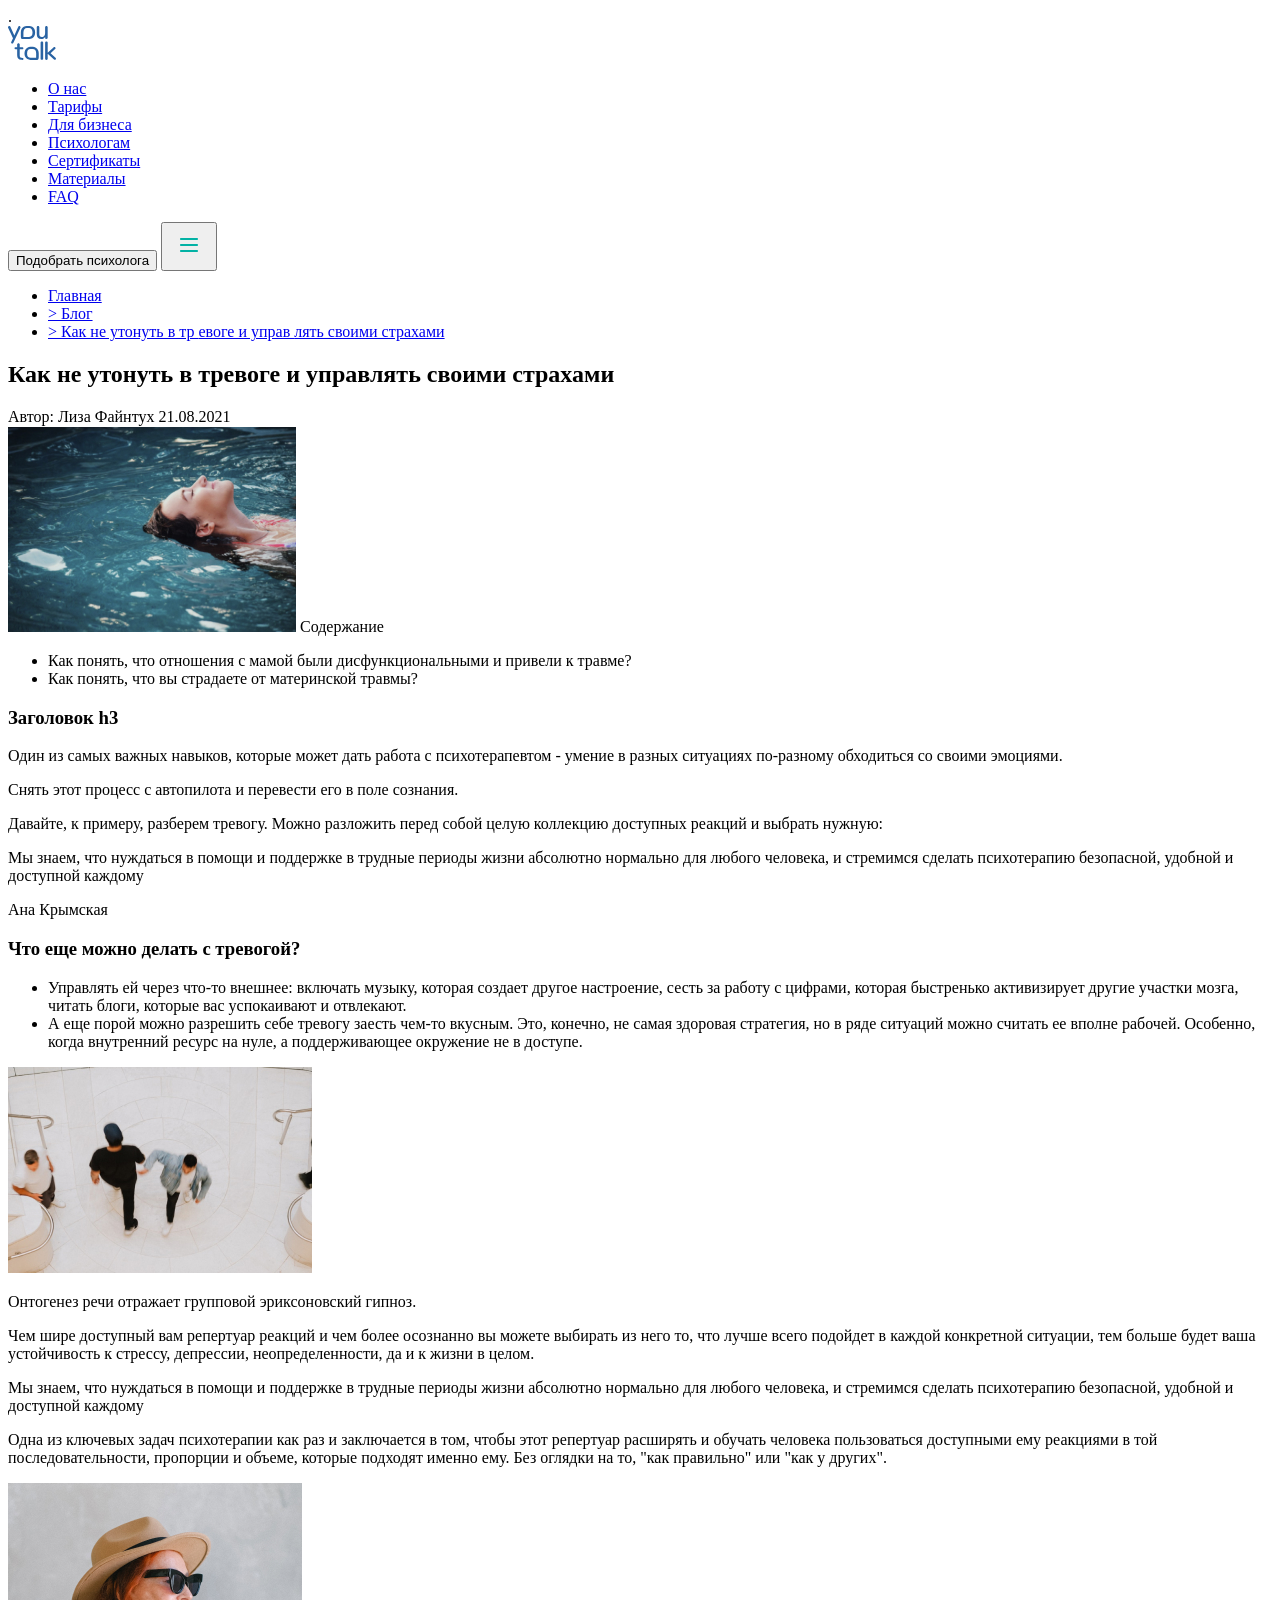
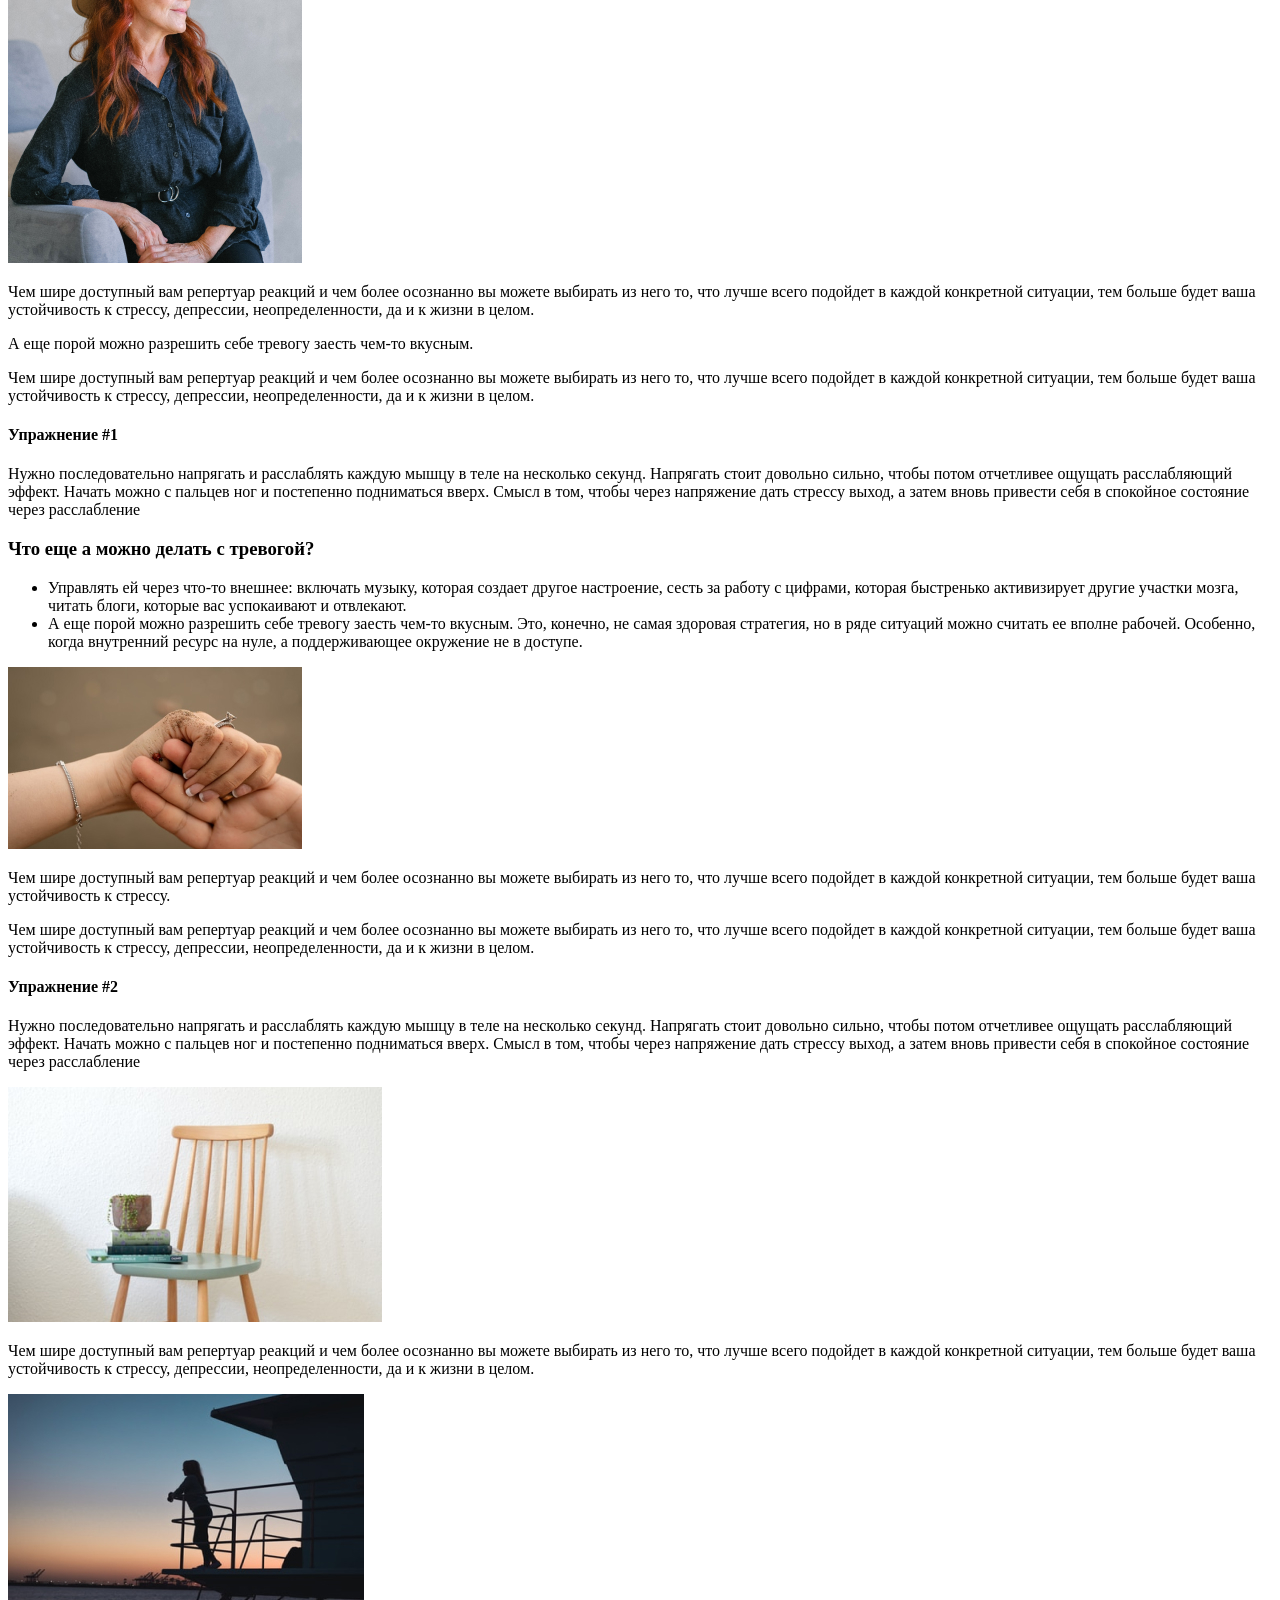
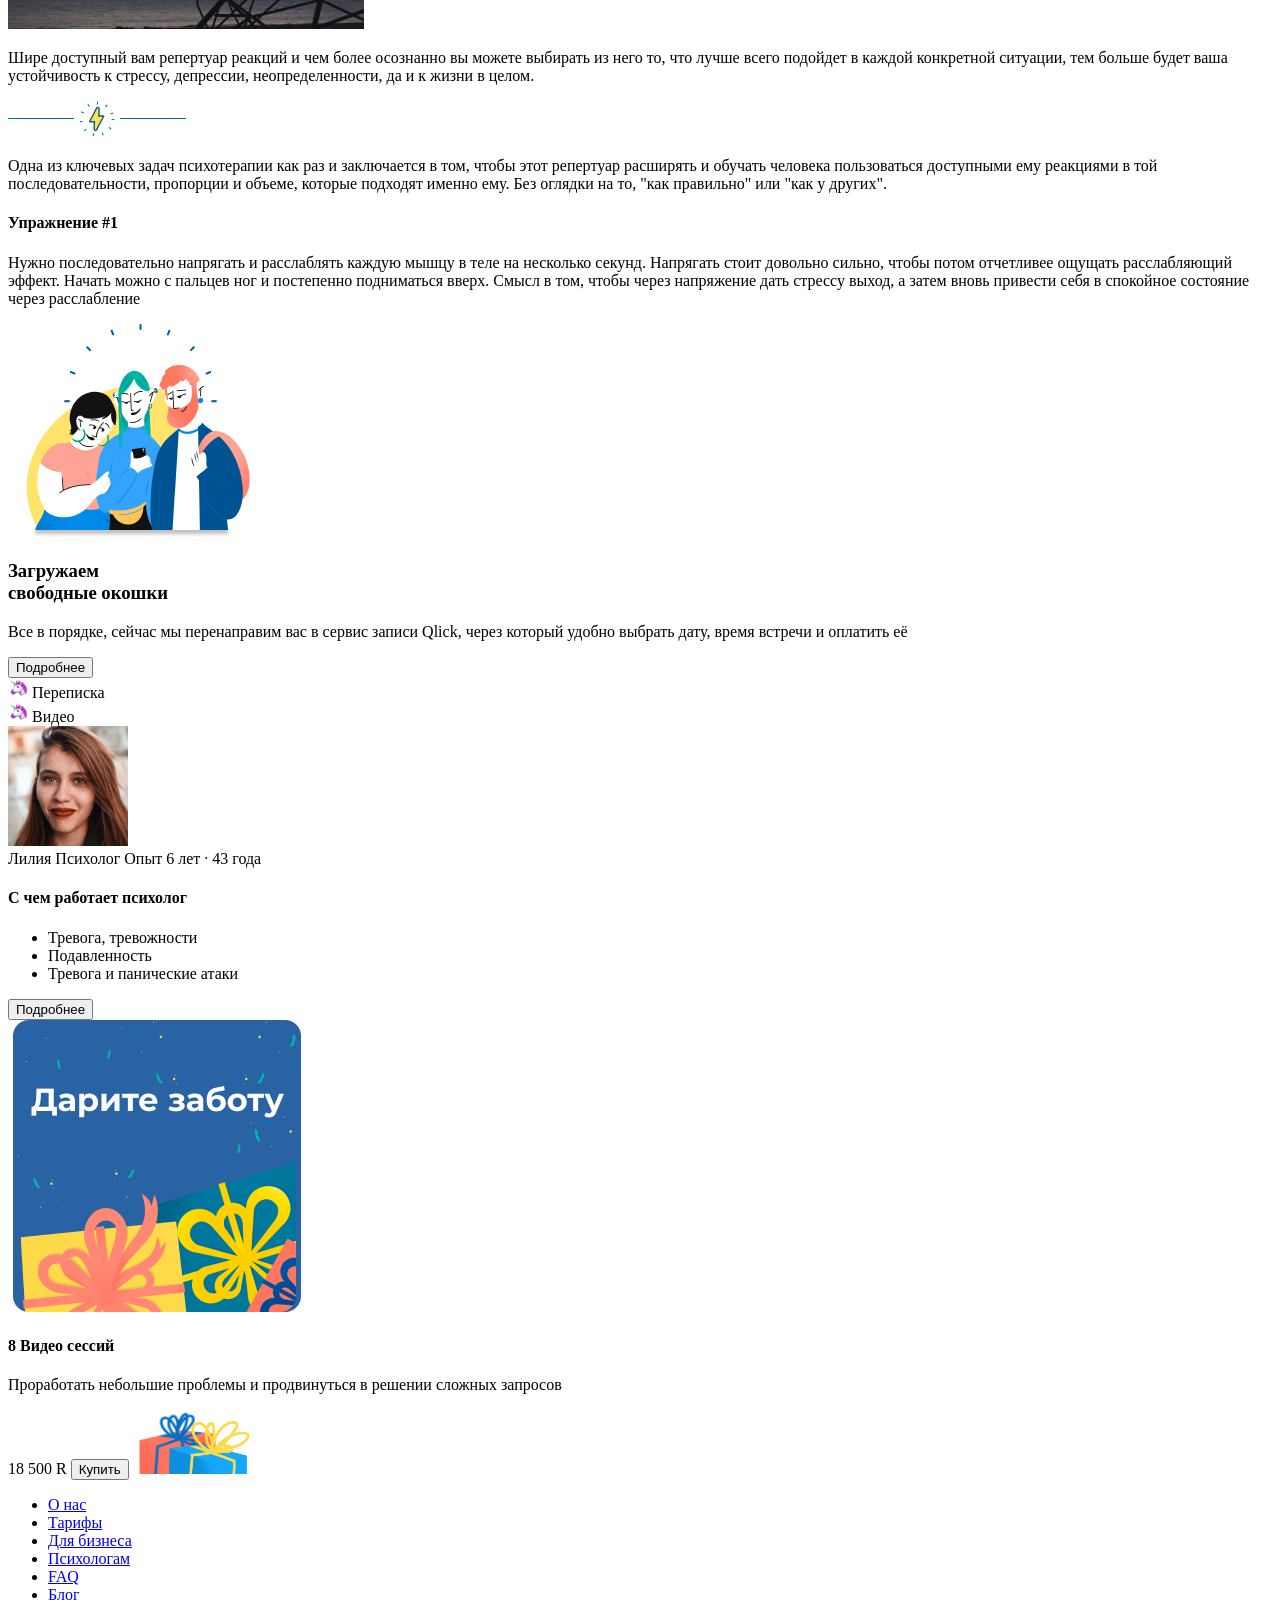
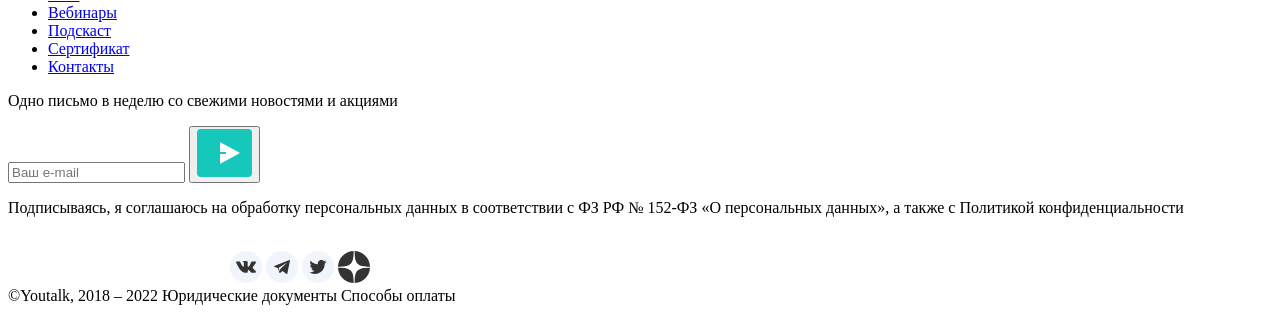
==== commit 7c48a38b: "точки в путь на страници" ====
--- a/pages/anxiety.html
+++ b/pages/anxiety.html
@@ -4,8 +4,8 @@
 <head>
   <meta charset="UTF-8">
   <meta name="viewport" content="width=device-width, initial-scale=1.0">
-  <link rel="stylesheet" href="/style/style.css">
-  <link rel="stylesheet" href="/style-pages/anxiety.css">
+  <link rel="stylesheet" href="./style/style.css">
+  <link rel="stylesheet" href="./style-pages/anxiety.css">
   <link rel="preconnect" href="https://fonts.googleapis.com">
   <link rel="preconnect" href="https://fonts.gstatic.com" crossorigin>
   <link href="https://fonts.googleapis.com/css2?family=Montserrat:ital,wght@0,100..900;1,100..900&display=swap"
@@ -13,16 +13,16 @@
   <title>YouTalk</title>
 </head>
 
-<body>
+<body>.
   <header class="header">
     <a class="header__logo" href="./index.html">
       <img src="/img/svg/header-icon-house.svg" alt="Домой в YouTalk">
     </a>
     <nav class="header__nav">
       <ul>
-        <li><a href="/pages/anxiety.html">О нас</a></li>
-        <li><a href="/index.html">Тарифы</a></li>
-        <li><a href="/pages/anxiety.html">Для бизнеса</a></li>
+        <li><a href="./pages/anxiety.html">О нас</a></li>
+        <li><a href="./index.html">Тарифы</a></li>
+        <li><a href="./pages/anxiety.html">Для бизнеса</a></li>
         <li><a href="#doctor">Психологам</a></li>
         <li><a href="#management">Сертификаты</a></li>
         <li><a href="#footer">Материалы</a></li>
